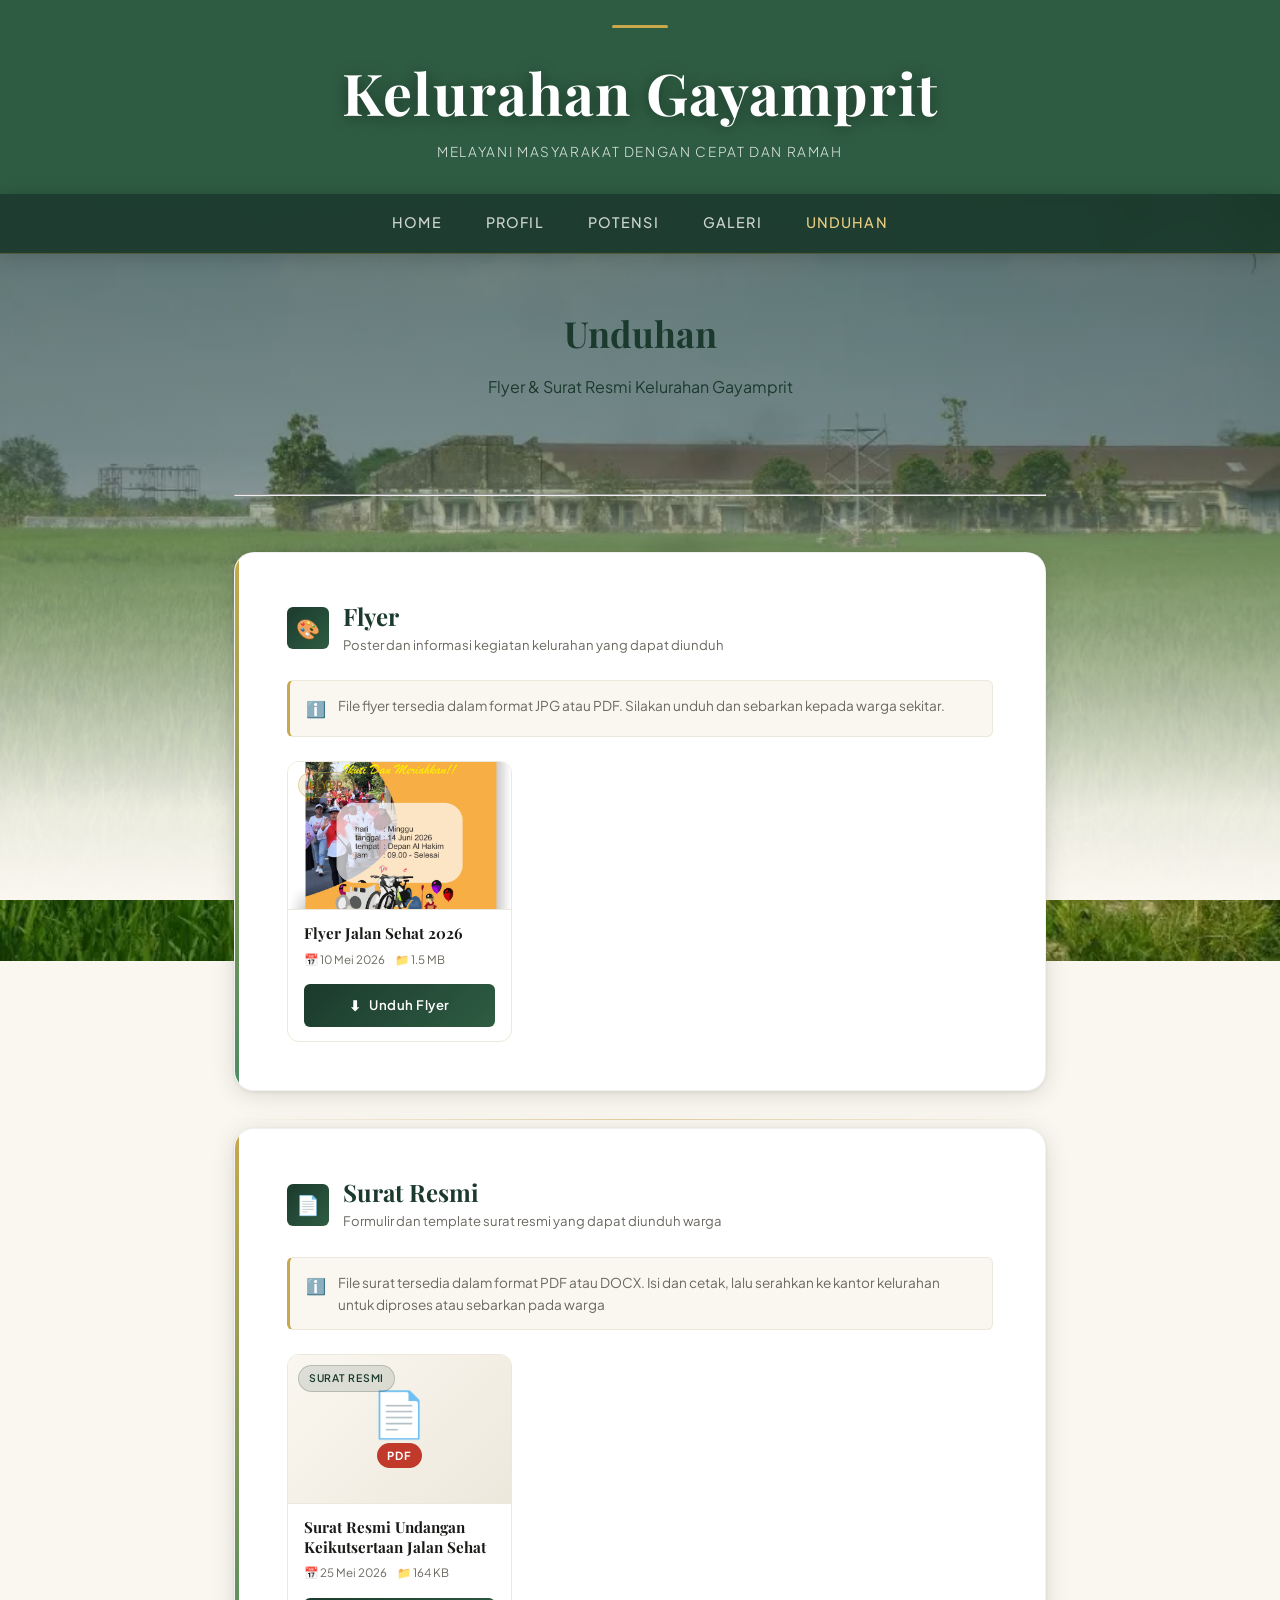
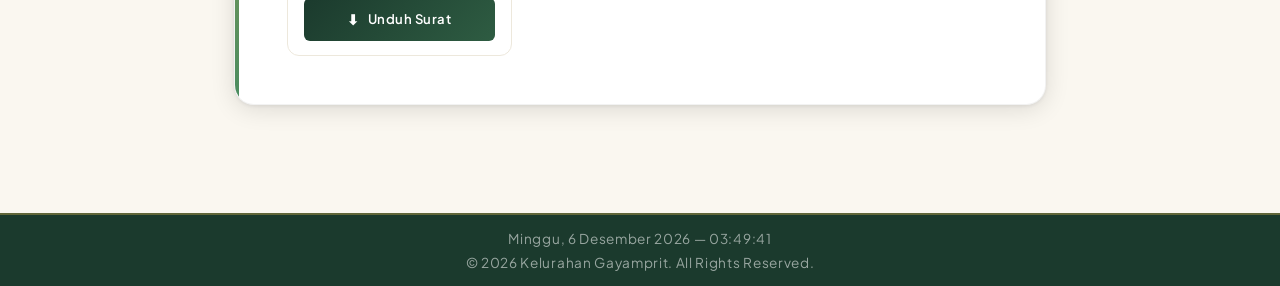
==== unduhan.html @ ee694aef "Add files via upload" ====
<!doctype html>
<html lang="id">
  <head>
    <meta charset="UTF-8" />
    <meta name="viewport" content="width=device-width, initial-scale=1.0" />
    <title>Unduhan - Kelurahan Gayamprit</title>
    <link rel="stylesheet" href="css/style.css" />
  </head>
  <body>
    <!-- Header -->
    <header>
      <h1>Kelurahan Gayamprit</h1>
      <p>Melayani Masyarakat dengan Cepat dan Ramah</p>
    </header>

    <!-- Navigasi -->
    <nav>
      <ul>
        <li><a href="index.html">Home</a></li>
        <li><a href="profil.html">Profil</a></li>
        <li><a href="potensi.html"">Potensi</a></li>
        <li><a href="galeri.html">Galeri</a></li>
        <li>
          <a href="unduhan.html" style="color: var(--gold-light)">Unduhan</a>
        </li>
      </ul>
    </nav>

    <!-- Main -->
    <main>
      <!-- Hero -->
      <section class="hero">
        <h2>Unduhan</h2>
        <p>Flyer &amp; Surat Resmi Kelurahan Gayamprit</p>
      </section>

      <hr class="divider" />
      <br />
      <br />

      <!-- ── SECTION FLYER ───────────────────────────────── -->
      <section id="flyer">
        <div class="section-label">
          <div class="section-label-icon">🎨</div>
          <div class="section-label-text">
            <h2>Flyer</h2>
            <p>Poster dan informasi kegiatan kelurahan yang dapat diunduh</p>
          </div>
        </div>

        <div class="info-box">
          <span class="info-icon">ℹ️</span>
          <span
            >File flyer tersedia dalam format JPG atau PDF. Silakan unduh dan
            sebarkan kepada warga sekitar.</span
          >
        </div>

        <div class="unduhan-grid">
          <!-- Kartu Flyer 1 -->
          <div class="unduhan-card">
            <div class="card-preview">
              <div class="preview-placeholder">
                <img src="assets/FlayerJalanSehat.jpg">
              </div>
              <span class="card-badge badge-flyer">Flyer</span>
            </div>
            <div class="card-info">
              <h3>Flyer Jalan Sehat 2026</h3>
              <div class="card-meta">
                <span>📅 10 Mei 2026</span>
                <span>📁 1.5 MB</span>
              </div>
            </div>
            <div class="card-footer">
              <a href="assets/FlayerJalanSehat.pdf" download class="btn-download">
                <span class="dl-icon">⬇</span> Unduh Flyer
              </a>
            </div>
          </div>
        </div>
      </section>

      <hr class="section-divider" />

      <!-- ── SECTION SURAT RESMI ─────────────────────────── -->
      <section id="surat">
        <div class="section-label">
          <div class="section-label-icon">📄</div>
          <div class="section-label-text">
            <h2>Surat Resmi</h2>
            <p>Formulir dan template surat resmi yang dapat diunduh warga</p>
          </div>
        </div>

        <div class="info-box">
          <span class="info-icon">ℹ️</span>
          <span
            >File surat tersedia dalam format PDF atau DOCX. Isi dan cetak, lalu
            serahkan ke kantor kelurahan untuk diproses atau sebarkan pada warga</span
          >
        </div>

        <div class="unduhan-grid">
          <!-- Kartu Surat 1 -->
          <div class="unduhan-card">
            <div class="card-preview">
              <div class="preview-placeholder">
                <span class="file-icon">📄</span>
                <span class="file-ext pdf">PDF</span>
              </div>
              <span class="card-badge badge-surat">Surat Resmi</span>
            </div>
            <div class="card-info">
              <h3>Surat Resmi Undangan Keikutsertaan Jalan Sehat</h3>
              <div class="card-meta">
                <span>📅 25 Mei 2026</span>
                <span>📁 164 KB</span>
              </div>
            </div>
            <div class="card-footer">
              <a href="assets/Undangan.pdf" download class="btn-download">
                <span class="dl-icon">⬇</span> Unduh Surat
              </a>
            </div>
          </div>
        </div>
      </section>
    </main>

    <!-- Footer -->
    <footer>
      <p id="clock"></p>
      <p>&copy; 2026 Kelurahan Gayamprit. All Rights Reserved.</p>
    </footer>

    <button id="backToTop">↑</button>
    <script src="js/script.js"></script>
  </body>
</html>
---- css/style.css ----
/* ============================================================
   style.css — Kelurahan Gayamprit
   Aesthetic: Warm governmental elegance with natural backdrop
   ============================================================ */

@import url("https://fonts.googleapis.com/css2?family=Playfair+Display:wght@600;700&family=Plus+Jakarta+Sans:wght@300;400;500;600&display=swap");

/* ── Reset & Base ─────────────────────────────────────────── */
*,
*::before,
*::after {
  box-sizing: border-box;
  margin: 0;
  padding: 0;
}

:root {
  --gold: #c9a84c;
  --gold-light: #e8cc80;
  --gold-dark: #8b6914;
  --green-deep: #1b3a2d;
  --green-mid: #2e5c42;
  --green-light: #4a8c60;
  --cream: #faf7f0;
  --cream-dark: #ede8dc;
  --text-dark: #1a1a18;
  --text-mid: #3d3c38;
  --text-muted: #6b6860;
  --white: #ffffff;

  --font-display: "Playfair Display", Georgia, serif;
  --font-body: "Plus Jakarta Sans", sans-serif;

  --radius-sm: 6px;
  --radius-md: 12px;
  --radius-lg: 20px;

  --shadow-card: 0 4px 24px rgba(0, 0, 0, 0.12), 0 1px 4px rgba(0, 0, 0, 0.08);
  --shadow-nav: 0 2px 20px rgba(0, 0, 0, 0.18);
}

html {
  scroll-behavior: smooth;
}

body {
  font-family: var(--font-body);
  font-size: 16px;
  line-height: 1.75;
  color: var(--text-dark);
  background-color: var(--cream);
  background-image:
    linear-gradient(
      to bottom,
      rgba(27, 58, 45, 0.72) 0%,
      rgba(27, 58, 45, 0.4) 50%,
      rgba(250, 247, 240, 0.92) 90%,
      rgba(250, 247, 240, 1) 100%
    ),
    url("../assets/wallpaper.webp");
  background-size: cover;
  background-position: center top;
  background-attachment: fixed;
  background-repeat: no-repeat;
}

/* ── Typography ───────────────────────────────────────────── */
h1,
h2,
h3 {
  font-family: var(--font-display);
  line-height: 1.25;
}

a {
  color: inherit;
  text-decoration: none;
}

ul {
  list-style: none;
}

/* ── Header ───────────────────────────────────────────────── */
header {
  text-align: center;
  padding: 25px 24px 30px;
  position: relative;
  color: var(--green-deep);
  background-color: var(--green-mid);
}

header::before {
  content: "";
  display: block;
  width: 56px;
  height: 3px;
  background: var(--gold);
  margin: 0 auto 28px;
  border-radius: 2px;
}

header h1 {
  font-size: clamp(2.2rem, 5vw, 3.6rem);
  color: var(--white);
  letter-spacing: 0.02em;
  text-shadow: 0 2px 16px rgba(0, 0, 0, 0.4);
  margin-bottom: 12px;
}

header p {
  font-size: 1rem;
  font-weight: 300;
  color: rgba(255, 255, 255, 0.82);
  letter-spacing: 0.12em;
  text-transform: uppercase;
  font-size: 0.85rem;
}

/* ── Navigation ───────────────────────────────────────────── */
nav {
  position: sticky;
  top: 0;
  z-index: 100;
  background: rgba(27, 58, 45, 0.95);
  backdrop-filter: blur(12px);
  -webkit-backdrop-filter: blur(12px);
  border-bottom: 1px solid rgba(201, 168, 76, 0.3);
  box-shadow: var(--shadow-nav);
}

nav ul {
  display: flex;
  justify-content: center;
  flex-wrap: wrap;
  gap: 0;
  max-width: 900px;
  margin: 0 auto;
  padding: 0 16px;
}

nav ul li a {
  display: block;
  padding: 16px 22px;
  font-size: 0.9rem;
  font-weight: 500;
  color: rgba(255, 255, 255, 0.78);
  letter-spacing: 0.08em;
  text-transform: uppercase;
  transition:
    color 0.25s ease,
    border-bottom 0.25s ease;
  border-bottom: 2px solid transparent;
  position: relative;
}

nav ul li a::after {
  content: "";
  position: absolute;
  bottom: 0;
  left: 50%;
  transform: translateX(-50%);
  width: 0;
  height: 2px;
  background: var(--gold);
  transition: width 0.3s ease;
}

nav ul li a:hover {
  color: var(--gold-light);
}

nav ul li a:hover::after {
  width: 60%;
}

/* ── Main Layout ──────────────────────────────────────────── */
main {
  max-width: 860px;
  margin: 0 auto;
  padding: 0 24px 80px;
}

/* ── Sections ─────────────────────────────────────────────── */
section {
  background: var(--white);
  border-radius: var(--radius-lg);
  padding: 48px 52px;
  margin-bottom: 28px;
  box-shadow: var(--shadow-card);
  border: 1px solid rgba(0, 0, 0, 0.05);
  position: relative;
  overflow: hidden;
}

section::before {
  content: "";
  position: absolute;
  top: 0;
  left: 0;
  width: 4px;
  height: 100%;
  background: linear-gradient(to bottom, var(--gold), var(--green-light));
  border-radius: 4px 0 0 4px;
}

section h2 {
  font-size: 1.75rem;
  color: var(--green-deep);
  margin-bottom: 16px;
  position: relative;
}

section p {
  color: var(--text-mid);
  font-size: 0.975rem;
  line-height: 1.8;
}

/* ── Hero Section ─────────────────────────────────────────── */
.hero {
  text-align: center;
  padding: 64px 52px;
  background: transparent;
  border: none;
  margin-top: -8px;
  box-shadow: none;
}

.hero::before,
.hero::after {
  display: none;
}

.hero h2 {
  color: var(--green-deep);
  font-size: clamp(1.5rem, 3vw, 2.25rem);
  margin-bottom: 16px;
  line-height: 1.3;
}

.hero p {
  color: var(--green-deep);
  font-size: 1rem;
  max-width: 520px;
  margin: 0 auto;
}

/* ── Lists inside sections ────────────────────────────────── */
section ul {
  margin-top: 8px;
  display: flex;
  flex-direction: column;
  gap: 10px;
}

section ul li {
  display: flex;
  align-items: flex-start;
  gap: 12px;
  padding: 12px 16px;
  background: var(--cream);
  border-radius: var(--radius-sm);
  font-size: 0.95rem;
  color: var(--text-mid);
  border: 1px solid var(--cream-dark);
  transition:
    background 0.2s ease,
    transform 0.2s ease;
}

section ul li:hover {
  background: var(--cream-dark);
  transform: translateX(4px);
}

section ul li::before {
  content: "";
  display: block;
  width: 8px;
  height: 8px;
  min-width: 8px;
  border-radius: 50%;
  background: var(--gold);
  margin-top: 7px;
}

/* ── Visi-Misi special styling ────────────────────────────── */
#visi h2:first-of-type,
#misi h2:first-of-type {
  padding-bottom: 12px;
  border-bottom: 1px solid var(--cream-dark);
  margin-bottom: 20px;
}

#visi p,
#misi p {
  background: var(--cream);
  border-left: 3px solid var(--gold);
  padding: 16px 20px;
  border-radius: 0 var(--radius-sm) var(--radius-sm) 0;
  font-style: italic;
  color: var(--text-mid);
}

#visi h2:last-of-type,
#misi h2:last-of-type {
  margin-top: 36px;
  margin-bottom: 20px;
}

/* ── Kegiatan Mendatang ───────────────────────────────────── */

.agenda-list li {
  display: flex;
  align-items: center;
  gap: 16px;
}

.agenda-tanggal {
  min-width: 120px;
  font-size: 0.85rem;
  font-weight: 600;
  color: var(--gold-dark);
  background: var(--cream);
  border: 1px solid var(--cream-dark);
  padding: 4px 10px;
  border-radius: var(--radius-sm);
  text-align: center;
}

.agenda-judul {
  font-size: 0.95rem;
  color: var(--text-mid);
}

/* ── Footer ───────────────────────────────────────────────── */
footer {
  text-align: center;
  padding: 12px 24px;
  background: var(--green-deep);
  color: rgba(255, 255, 255, 0.55);
  font-size: 0.85rem;
  letter-spacing: 0.05em;
  border-top: 2px solid rgba(201, 168, 76, 0.4);
}

footer p span,
footer strong {
  color: var(--gold-light);
}

/* ── Scroll animation (fade-in) ───────────────────────────── */
@keyframes fadeUp {
  from {
    opacity: 0;
    transform: translateY(24px);
  }
  to {
    opacity: 1;
    transform: translateY(0);
  }
}

section {
  animation: fadeUp 0.6s ease both;
}

section:nth-child(1) {
  animation-delay: 0.05s;
}
section:nth-child(2) {
  animation-delay: 0.12s;
}
section:nth-child(3) {
  animation-delay: 0.19s;
}
section:nth-child(4) {
  animation-delay: 0.26s;
}
section:nth-child(5) {
  animation-delay: 0.33s;
}

/* ── Responsive ───────────────────────────────────────────── */
@media (max-width: 640px) {
  header {
    padding: 60px 16px 40px;
  }

  section {
    padding: 32px 24px;
  }

  .hero {
    padding: 48px 24px;
  }

  nav ul li a {
    padding: 14px 14px;
    font-size: 0.8rem;
  }
}

/* -----   Profil   -----*/

/* ── Breadcrumb ───────────────────────────────────── */
.breadcrumb {
  display: flex;
  align-items: center;
  gap: 8px;
  font-size: 0.85rem;
  color: var(--text-muted);
  margin-bottom: 28px;
}

.breadcrumb a {
  color: var(--green-mid);
  font-weight: 500;
}

.breadcrumb a:hover {
  color: var(--gold-dark);
}

.breadcrumb span {
  color: var(--text-muted);
}

/* ── Sejarah ──────────────────────────────────────── */
.sejarah-content {
  display: grid;
  grid-template-columns: 1fr 1fr;
  gap: 24px;
  margin-top: 24px;
}

.sejarah-text p {
  margin-bottom: 14px;
  color: var(--text-mid);
  font-size: 0.95rem;
  line-height: 1.85;
}

.sejarah-stats {
  display: flex;
  flex-direction: column;
  gap: 14px;
}

.stat-card {
  background: var(--cream);
  border: 1px solid var(--cream-dark);
  border-radius: var(--radius-md);
  padding: 18px 20px;
  display: flex;
  align-items: center;
  gap: 16px;
  transition:
    transform 0.2s ease,
    box-shadow 0.2s ease;
}

.stat-card:hover {
  transform: translateY(-2px);
  box-shadow: 0 4px 16px rgba(0, 0, 0, 0.08);
}

.stat-icon {
  width: 44px;
  height: 44px;
  border-radius: 50%;
  background: linear-gradient(135deg, var(--green-deep), var(--green-mid));
  display: flex;
  align-items: center;
  justify-content: center;
  font-size: 1.2rem;
  flex-shrink: 0;
}

.stat-info p:first-child {
  font-size: 1.4rem;
  font-weight: 700;
  font-family: var(--font-display);
  color: var(--green-deep);
  line-height: 1;
  margin-bottom: 4px;
}

.stat-info p:last-child {
  font-size: 0.8rem;
  color: var(--text-muted);
  text-transform: uppercase;
  letter-spacing: 0.06em;
}

/* ── Struktur Organisasi ──────────────────────────── */
.struktur-grid {
  margin-top: 28px;
}

/* Kepala Kelurahan - center */
.struktur-top {
  display: flex;
  justify-content: center;
  margin-bottom: 20px;
  position: relative;
}

.struktur-top::after {
  content: "";
  position: absolute;
  bottom: -20px;
  left: 50%;
  transform: translateX(-50%);
  width: 1px;
  height: 20px;
  background: var(--gold);
}

/* garis horizontal penghubung */
.struktur-mid-line {
  position: relative;
  display: flex;
  justify-content: center;
  margin-bottom: 20px;
}

.struktur-mid-line::before {
  content: "";
  position: absolute;
  top: 0;
  left: 20%;
  right: 20%;
  height: 1px;
  background: var(--gold);
}

.struktur-row {
  display: grid;
  grid-template-columns: repeat(3, 1fr);
  gap: 14px;
  margin-bottom: 16px;
}

.struktur-row-2 {
  display: grid;
  grid-template-columns: repeat(2, 1fr);
  gap: 14px;
  max-width: 500px;
  margin: 0 auto;
}

.jabatan-card {
  background: var(--white);
  border: 1px solid var(--cream-dark);
  border-radius: var(--radius-md);
  padding: 16px;
  text-align: center;
  position: relative;
  transition: transform 0.2s ease;
}

.jabatan-card:hover {
  transform: translateY(-2px);
}

.jabatan-card.utama {
  background: linear-gradient(135deg, var(--green-deep), var(--green-mid));
  border-color: var(--green-deep);
}

.jabatan-card.utama .jabatan-nama {
  color: var(--white);
}

.jabatan-card.utama .jabatan-title {
  color: rgba(255, 255, 255, 0.75);
}

.jabatan-avatar {
  width: 48px;
  height: 48px;
  border-radius: 50%;
  background: var(--cream-dark);
  margin: 0 auto 10px;
  display: flex;
  align-items: center;
  justify-content: center;
  font-size: 1.2rem;
}

.jabatan-card.utama .jabatan-avatar {
  background: rgba(255, 255, 255, 0.2);
}

.jabatan-nama {
  font-family: var(--font-display);
  font-size: 0.95rem;
  color: var(--green-deep);
  margin-bottom: 4px;
}

.jabatan-title {
  font-size: 0.75rem;
  color: var(--text-muted);
  text-transform: uppercase;
  letter-spacing: 0.07em;
}

.jabatan-badge {
  display: inline-block;
  margin-top: 8px;
  font-size: 0.7rem;
  background: var(--gold);
  color: var(--white);
  padding: 2px 8px;
  border-radius: 20px;
  font-weight: 600;
  letter-spacing: 0.05em;
}

/* ── Wilayah ──────────────────────────────────────── */
.wilayah-grid {
  display: grid;
  grid-template-columns: repeat(auto-fit, minmax(180px, 1fr));
  gap: 14px;
  margin-top: 24px;
}

.rw-card {
  background: var(--cream);
  border: 1px solid var(--cream-dark);
  border-radius: var(--radius-md);
  padding: 18px;
  text-align: center;
  transition:
    transform 0.2s ease,
    background 0.2s ease;
}

.rw-card:hover {
  background: var(--white);
  transform: translateY(-3px);
  box-shadow: 0 6px 20px rgba(0, 0, 0, 0.08);
}

.rw-label {
  font-size: 0.75rem;
  text-transform: uppercase;
  letter-spacing: 0.1em;
  color: var(--text-muted);
  margin-bottom: 6px;
}

.rw-number {
  font-family: var(--font-display);
  font-size: 2rem;
  font-weight: 700;
  color: var(--green-deep);
  line-height: 1;
  margin-bottom: 6px;
}

.rw-rt {
  font-size: 0.8rem;
  color: var(--text-muted);
}

.rw-rt span {
  font-weight: 600;
  color: var(--gold-dark);
}

/* ── Batas Wilayah ────────────────────────────────── */
.batas-grid {
  display: grid;
  grid-template-columns: repeat(2, 1fr);
  gap: 12px;
  margin-top: 24px;
}

.batas-item {
  display: flex;
  align-items: center;
  gap: 14px;
  padding: 14px 16px;
  background: var(--cream);
  border-radius: var(--radius-sm);
  border: 1px solid var(--cream-dark);
}

.batas-arah {
  width: 36px;
  height: 36px;
  border-radius: 50%;
  background: linear-gradient(135deg, var(--green-deep), var(--green-mid));
  display: flex;
  align-items: center;
  justify-content: center;
  font-size: 0.7rem;
  font-weight: 700;
  color: var(--white);
  letter-spacing: 0.03em;
  flex-shrink: 0;
}

.batas-info p:first-child {
  font-size: 0.75rem;
  color: var(--text-muted);
  text-transform: uppercase;
  letter-spacing: 0.06em;
  margin-bottom: 2px;
}

.batas-info p:last-child {
  font-size: 0.9rem;
  font-weight: 500;
  color: var(--text-dark);
}

/* -----   Galeri   ----- */

/* ── Filter Tabs ──────────────────────────────────── */
.filter-wrapper {
  display: flex;
  justify-content: center;
  gap: 10px;
  flex-wrap: wrap;
  margin-bottom: 32px;
}

.filter-btn {
  padding: 8px 22px;
  border-radius: 30px;
  border: 1.5px solid var(--cream-dark);
  background: var(--white);
  color: var(--text-muted);
  font-family: var(--font-body);
  font-size: 0.85rem;
  font-weight: 500;
  cursor: pointer;
  transition: all 0.25s ease;
  letter-spacing: 0.04em;
}

.filter-btn:hover {
  border-color: var(--green-mid);
  color: var(--green-mid);
}

.filter-btn.active {
  background: var(--green-deep);
  border-color: var(--green-deep);
  color: var(--white);
}

/* ── Grid Galeri ──────────────────────────────────── */
.galeri-grid {
  display: grid;
  grid-template-columns: repeat(3, 1fr);
  gap: 16px;
}

.galeri-item {
  position: relative;
  border-radius: var(--radius-md);
  overflow: hidden;
  aspect-ratio: 4/3;
  cursor: pointer;
  background: var(--cream-dark);
  border: 1px solid var(--cream-dark);
}

.galeri-item img {
  width: 100%;
  height: 100%;
  object-fit: cover;
  display: block;
  transition: transform 0.4s ease;
}

/* Placeholder saat foto belum ada */
.galeri-item .placeholder {
  width: 100%;
  height: 100%;
  display: flex;
  flex-direction: column;
  align-items: center;
  justify-content: center;
  background: linear-gradient(135deg, var(--cream), var(--cream-dark));
  color: var(--text-muted);
  font-size: 2rem;
  gap: 8px;
}

.galeri-item .placeholder span {
  font-size: 0.75rem;
  font-family: var(--font-body);
  color: var(--text-muted);
  letter-spacing: 0.05em;
}

/* Overlay saat hover */
.galeri-overlay {
  position: absolute;
  inset: 0;
  background: linear-gradient(
    to top,
    rgba(27, 58, 45, 0.88) 0%,
    rgba(27, 58, 45, 0.2) 60%,
    transparent 100%
  );
  opacity: 0;
  transition: opacity 0.3s ease;
  display: flex;
  flex-direction: column;
  justify-content: flex-end;
  padding: 16px;
}

.galeri-item:hover .galeri-overlay {
  opacity: 1;
}
.galeri-item:hover img {
  transform: scale(1.06);
}

.galeri-overlay h3 {
  font-family: var(--font-display);
  font-size: 0.95rem;
  color: var(--white);
  margin-bottom: 4px;
}

.galeri-overlay p {
  font-size: 0.75rem;
  color: rgba(255, 255, 255, 0.75);
}

.galeri-overlay .zoom-icon {
  position: absolute;
  top: 12px;
  right: 12px;
  width: 32px;
  height: 32px;
  border-radius: 50%;
  background: rgba(255, 255, 255, 0.2);
  display: flex;
  align-items: center;
  justify-content: center;
  font-size: 0.9rem;
  backdrop-filter: blur(4px);
}

/* Tag kategori */
.galeri-tag {
  display: inline-block;
  font-size: 0.65rem;
  text-transform: uppercase;
  letter-spacing: 0.08em;
  padding: 2px 8px;
  border-radius: 20px;
  margin-bottom: 6px;
  font-weight: 600;
}

.tag-kegiatan {
  background: rgba(201, 168, 76, 0.25);
  color: var(--gold-light);
}

.tag-fasilitas {
  background: rgba(74, 140, 96, 0.25);
  color: #8be0a8;
}

/* Hidden item */
.galeri-item.hidden {
  display: none;
}

/* ── Lightbox ─────────────────────────────────────── */
.lightbox {
  display: none;
  position: fixed;
  inset: 0;
  z-index: 999;
  background: rgba(10, 20, 15, 0.95);
  align-items: center;
  justify-content: center;
  padding: 24px;
  backdrop-filter: blur(6px);
}

.lightbox.open {
  display: flex;
}

.lightbox-inner {
  position: relative;
  max-width: 800px;
  width: 100%;
  animation: zoomIn 0.25s ease;
}

@keyframes zoomIn {
  from {
    opacity: 0;
    transform: scale(0.92);
  }
  to {
    opacity: 1;
    transform: scale(1);
  }
}

.lightbox-img-wrapper {
  border-radius: var(--radius-lg);
  overflow: hidden;
  background: var(--green-deep);
  aspect-ratio: 4/3;
}

.lightbox-img-wrapper img {
  width: 100%;
  height: 100%;
  object-fit: cover;
  display: block;
}

/* Placeholder lightbox */
.lightbox-img-wrapper .lb-placeholder {
  width: 100%;
  height: 100%;
  display: flex;
  flex-direction: column;
  align-items: center;
  justify-content: center;
  background: linear-gradient(135deg, var(--green-deep), var(--green-mid));
  color: rgba(255, 255, 255, 0.5);
  font-size: 4rem;
  gap: 12px;
}

.lightbox-caption {
  padding: 16px 4px 0;
  display: flex;
  align-items: flex-start;
  justify-content: space-between;
  gap: 16px;
}

.lightbox-caption h3 {
  font-family: var(--font-display);
  font-size: 1.15rem;
  color: var(--white);
  margin-bottom: 4px;
}

.lightbox-caption p {
  font-size: 0.85rem;
  color: rgba(255, 255, 255, 0.6);
}

.lightbox-counter {
  font-size: 0.8rem;
  color: rgba(255, 255, 255, 0.45);
  white-space: nowrap;
  margin-top: 4px;
}

/* Tombol navigasi */
.lb-btn {
  position: absolute;
  top: 50%;
  transform: translateY(-50%);
  width: 44px;
  height: 44px;
  border-radius: 50%;
  background: rgba(255, 255, 255, 0.12);
  border: 1px solid rgba(255, 255, 255, 0.2);
  color: var(--white);
  font-size: 1.1rem;
  cursor: pointer;
  display: flex;
  align-items: center;
  justify-content: center;
  transition: background 0.2s ease;
  backdrop-filter: blur(4px);
}

.lb-btn:hover {
  background: rgba(255, 255, 255, 0.22);
}
.lb-prev {
  left: -56px;
}
.lb-next {
  right: -56px;
}

.lb-close {
  position: absolute;
  top: -48px;
  right: 0;
  width: 36px;
  height: 36px;
  border-radius: 50%;
  background: rgba(255, 255, 255, 0.1);
  border: 1px solid rgba(255, 255, 255, 0.2);
  color: var(--white);
  font-size: 1rem;
  cursor: pointer;
  display: flex;
  align-items: center;
  justify-content: center;
  transition: background 0.2s ease;
}

.lb-close:hover {
  background: rgba(255, 255, 255, 0.22);
}

/* -----   Unduhan   ----- */

/* ── Section Title ────────────────────────────────── */
.section-label {
  display: flex;
  align-items: center;
  gap: 14px;
  margin-bottom: 24px;
}

.section-label-icon {
  width: 42px;
  height: 42px;
  border-radius: var(--radius-sm);
  background: linear-gradient(135deg, var(--green-deep), var(--green-mid));
  display: flex;
  align-items: center;
  justify-content: center;
  font-size: 1.2rem;
  flex-shrink: 0;
}

.section-label-text h2 {
  font-size: 1.5rem;
  color: var(--green-deep);
  margin-bottom: 2px;
}

.section-label-text p {
  font-size: 0.82rem;
  color: var(--text-muted);
}

/* ── Unduhan Grid ─────────────────────────────────── */
.unduhan-grid {
  display: grid;
  grid-template-columns: repeat(3, 1fr);
  gap: 16px;
}

/* ── Kartu Unduhan ────────────────────────────────── */
.unduhan-card {
  background: var(--white);
  border: 1px solid var(--cream-dark);
  border-radius: var(--radius-md);
  overflow: hidden;
  display: flex;
  flex-direction: column;
  transition:
    transform 0.25s ease,
    box-shadow 0.25s ease;
}

.unduhan-card:hover {
  transform: translateY(-4px);
  box-shadow: 0 8px 28px rgba(0, 0, 0, 0.1);
}

/* Preview area */
.card-preview {
  aspect-ratio: 3/2;
  background: linear-gradient(135deg, var(--cream), var(--cream-dark));
  display: flex;
  flex-direction: column;
  align-items: center;
  justify-content: center;
  position: relative;
  overflow: hidden;
  border-bottom: 1px solid var(--cream-dark);
}

/* Jika ada gambar preview */
.card-preview img {
  width: 100%;
  height: 100%;
  object-fit: cover;
  display: block;
}

/* Placeholder preview */
.preview-placeholder {
  display: flex;
  flex-direction: column;
  align-items: center;
  justify-content: center;
  gap: 8px;
  width: 100%;
  height: 100%;
}

.preview-placeholder .file-icon {
  font-size: 2.8rem;
  line-height: 1;
}

.preview-placeholder .file-ext {
  font-size: 0.7rem;
  font-weight: 700;
  letter-spacing: 0.1em;
  text-transform: uppercase;
  padding: 3px 10px;
  border-radius: 20px;
  background: var(--green-deep);
  color: var(--white);
}

.file-ext.pdf {
  background: #c0392b;
}
.file-ext.docx {
  background: #2b5797;
}
.file-ext.jpg,
.file-ext.png {
  background: var(--green-mid);
}

/* Badge kategori di pojok preview */
.card-badge {
  position: absolute;
  top: 10px;
  left: 10px;
  font-size: 0.65rem;
  font-weight: 600;
  text-transform: uppercase;
  letter-spacing: 0.07em;
  padding: 3px 10px;
  border-radius: 20px;
}

.badge-flyer {
  background: rgba(201, 168, 76, 0.18);
  color: var(--gold-dark);
  border: 1px solid rgba(201, 168, 76, 0.4);
}
.badge-surat {
  background: rgba(27, 58, 45, 0.12);
  color: var(--green-deep);
  border: 1px solid rgba(27, 58, 45, 0.2);
}

/* Info kartu */
.card-info {
  padding: 14px 16px;
  flex: 1;
  display: flex;
  flex-direction: column;
  gap: 6px;
}

.card-info h3 {
  font-family: var(--font-display);
  font-size: 0.95rem;
  color: var(--text-dark);
  line-height: 1.3;
}

.card-meta {
  display: flex;
  align-items: center;
  gap: 10px;
  flex-wrap: wrap;
}

.card-meta span {
  font-size: 0.72rem;
  color: var(--text-muted);
  display: flex;
  align-items: center;
  gap: 4px;
}

/* Tombol download */
.card-footer {
  padding: 0 16px 14px;
}

.btn-download {
  display: flex;
  align-items: center;
  justify-content: center;
  gap: 8px;
  width: 100%;
  padding: 9px 16px;
  border-radius: var(--radius-sm);
  background: linear-gradient(135deg, var(--green-deep), var(--green-mid));
  color: var(--white);
  font-family: var(--font-body);
  font-size: 0.82rem;
  font-weight: 600;
  letter-spacing: 0.04em;
  border: none;
  cursor: pointer;
  text-decoration: none;
  transition:
    opacity 0.2s ease,
    transform 0.2s ease;
}

.btn-download:hover {
  opacity: 0.88;
  transform: translateY(-1px);
}

.btn-download .dl-icon {
  font-size: 0.9rem;
}

/* ── Divider antar section ────────────────────────── */
.section-divider {
  border: none;
  height: 1px;
  background: linear-gradient(to right, transparent, var(--gold), transparent);
  margin: 8px 0;
  opacity: 0.5;
}

/* ── Info box ─────────────────────────────────────── */
.info-box {
  display: flex;
  align-items: flex-start;
  gap: 12px;
  background: var(--cream);
  border: 1px solid var(--cream-dark);
  border-left: 3px solid var(--gold);
  border-radius: var(--radius-sm);
  padding: 14px 16px;
  margin-bottom: 24px;
  font-size: 0.85rem;
  color: var(--text-muted);
  line-height: 1.6;
}

.info-box .info-icon {
  font-size: 1rem;
  margin-top: 1px;
  flex-shrink: 0;
}

 /* -----   Potensi Kelurahan   ----- */

/* ── Poster ───────────────────────────────────────── */
#poster {
  height: 1000px;
  overflow: visible;
  height: auto;
  min-height: 100%;
}

.poster-wrapper {
  border-radius: var(--radius-md);
  overflow: hidden;
  width: 100%;
}

.poster-wrapper img {
  width: 100%;
  height: 100%;
  object-fit: cover;
  display: block;
}

/* Placeholder poster */
.poster-placeholder {
  display: flex;
  flex-direction: column;
  align-items: center;
  justify-content: center;
  gap: 12px;
  color: rgba(255, 255, 255, 0.6);
  text-align: center;
  padding: 24px;
}

.poster-placeholder .poster-icon {
  font-size: 3.5rem;
}

.poster-placeholder h3 {
  font-family: var(--font-display);
  font-size: 1.4rem;
  color: var(--white);
  margin-bottom: 4px;
}

.poster-placeholder p {
  font-size: 0.82rem;
  color: rgba(255, 255, 255, 0.55);
  letter-spacing: 0.06em;
}

.poster-hint {
  font-size: 0.78rem;
  color: var(--text-muted);
  text-align: center;
  font-style: italic;
}

/* ── Potensi Grid ─────────────────────────────────── */
.potensi-grid {
  display: grid;
  grid-template-columns: repeat(3, 1fr);
  gap: 16px;
  margin-top: 8px;
}

/* ── Potensi Card ─────────────────────────────────── */
.potensi-card {
  background: var(--white);
  border: 1px solid var(--cream-dark);
  border-radius: var(--radius-md);
  overflow: hidden;
  display: flex;
  flex-direction: column;
  transition:
    transform 0.25s ease,
    box-shadow 0.25s ease;
}

.potensi-card:hover {
  transform: translateY(-4px);
  box-shadow: 0 8px 28px rgba(0, 0, 0, 0.1);
}

.card-top {
  padding: 24px 20px 16px;
  display: flex;
  flex-direction: column;
  align-items: flex-start;
  gap: 12px;
  position: relative;
}

/* Garis warna atas tiap card */
.card-top::before {
  content: "";
  position: absolute;
  top: 0;
  left: 0;
  right: 0;
  height: 3px;
}

.potensi-card.umkm .card-top::before {
  background: linear-gradient(to right, var(--gold), var(--gold-light));
}
.potensi-card.pertanian .card-top::before {
  background: linear-gradient(to right, #4a8c60, #8be0a8);
}
.potensi-card.sosial .card-top::before {
  background: linear-gradient(to right, #2b5797, #6fa3e0);
}

.potensi-icon {
  width: 48px;
  height: 48px;
  border-radius: var(--radius-sm);
  display: flex;
  align-items: center;
  justify-content: center;
  font-size: 1.5rem;
}

.potensi-card.umkm .potensi-icon {
  background: rgba(201, 168, 76, 0.15);
}
.potensi-card.pertanian .potensi-icon {
  background: rgba(74, 140, 96, 0.15);
}
.potensi-card.sosial .potensi-icon {
  background: rgba(43, 87, 151, 0.12);
}

.card-top h3 {
  font-family: var(--font-display);
  font-size: 1.05rem;
  color: var(--green-deep);
  line-height: 1.3;
}

.card-tag {
  display: inline-block;
  font-size: 0.65rem;
  font-weight: 600;
  text-transform: uppercase;
  letter-spacing: 0.08em;
  padding: 3px 10px;
  border-radius: 20px;
}

.potensi-card.umkm .card-tag {
  background: rgba(201, 168, 76, 0.15);
  color: var(--gold-dark);
}
.potensi-card.pertanian .card-tag {
  background: rgba(74, 140, 96, 0.15);
  color: #2e7d4f;
}
.potensi-card.sosial .card-tag {
  background: rgba(43, 87, 151, 0.12);
  color: #2b5797;
}

.card-body {
  padding: 0 20px 16px;
  flex: 1;
}

.card-body p {
  font-size: 0.875rem;
  color: var(--text-mid);
  line-height: 1.75;
}

/* Item list dalam card */
.card-items {
  display: flex;
  flex-direction: column;
  gap: 6px;
  margin-top: 12px;
}

.card-item {
  display: flex;
  align-items: center;
  gap: 8px;
  font-size: 0.82rem;
  color: var(--text-mid);
}

.card-item::before {
  content: "";
  width: 6px;
  height: 6px;
  border-radius: 50%;
  flex-shrink: 0;
}

.potensi-card.umkm .card-item::before {
  background: var(--gold);
}
.potensi-card.pertanian .card-item::before {
  background: #4a8c60;
}
.potensi-card.sosial .card-item::before {
  background: #2b5797;
}

/* Footer card — statistik kecil */
.card-footer-stat {
  padding: 12px 20px;
  border-top: 1px solid var(--cream-dark);
  background: var(--cream);
  display: flex;
  align-items: center;
  justify-content: space-between;
}

.stat-label {
  font-size: 0.72rem;
  color: var(--text-muted);
  text-transform: uppercase;
  letter-spacing: 0.06em;
}

.stat-value {
  font-family: var(--font-display);
  font-size: 1.1rem;
  font-weight: 700;
  color: var(--green-deep);
}

/* -----   Fitur Tambahan   ----- */

#backToTop {
  position: fixed;
  bottom: 32px;
  right: 32px;
  width: 44px;
  height: 44px;
  border-radius: 50%;
  background: var(--green-deep);
  color: var(--white);
  border: 2px solid var(--gold);
  font-size: 1.1rem;
  cursor: pointer;
  opacity: 0;
  visibility: hidden;
  transition:
    opacity 0.3s ease,
    transform 0.3s ease;
  z-index: 500;
}

#backToTop.show {
  opacity: 1;
  visibility: visible;
}
#backToTop:hover {
  transform: translateY(-4px);
  background: var(--green-mid);

  #clock {
    font-size: 0.8rem;
    color: rgba(255, 255, 255, 0.45);
    letter-spacing: 0.06em;
    margin-bottom: 6px;
  }
}
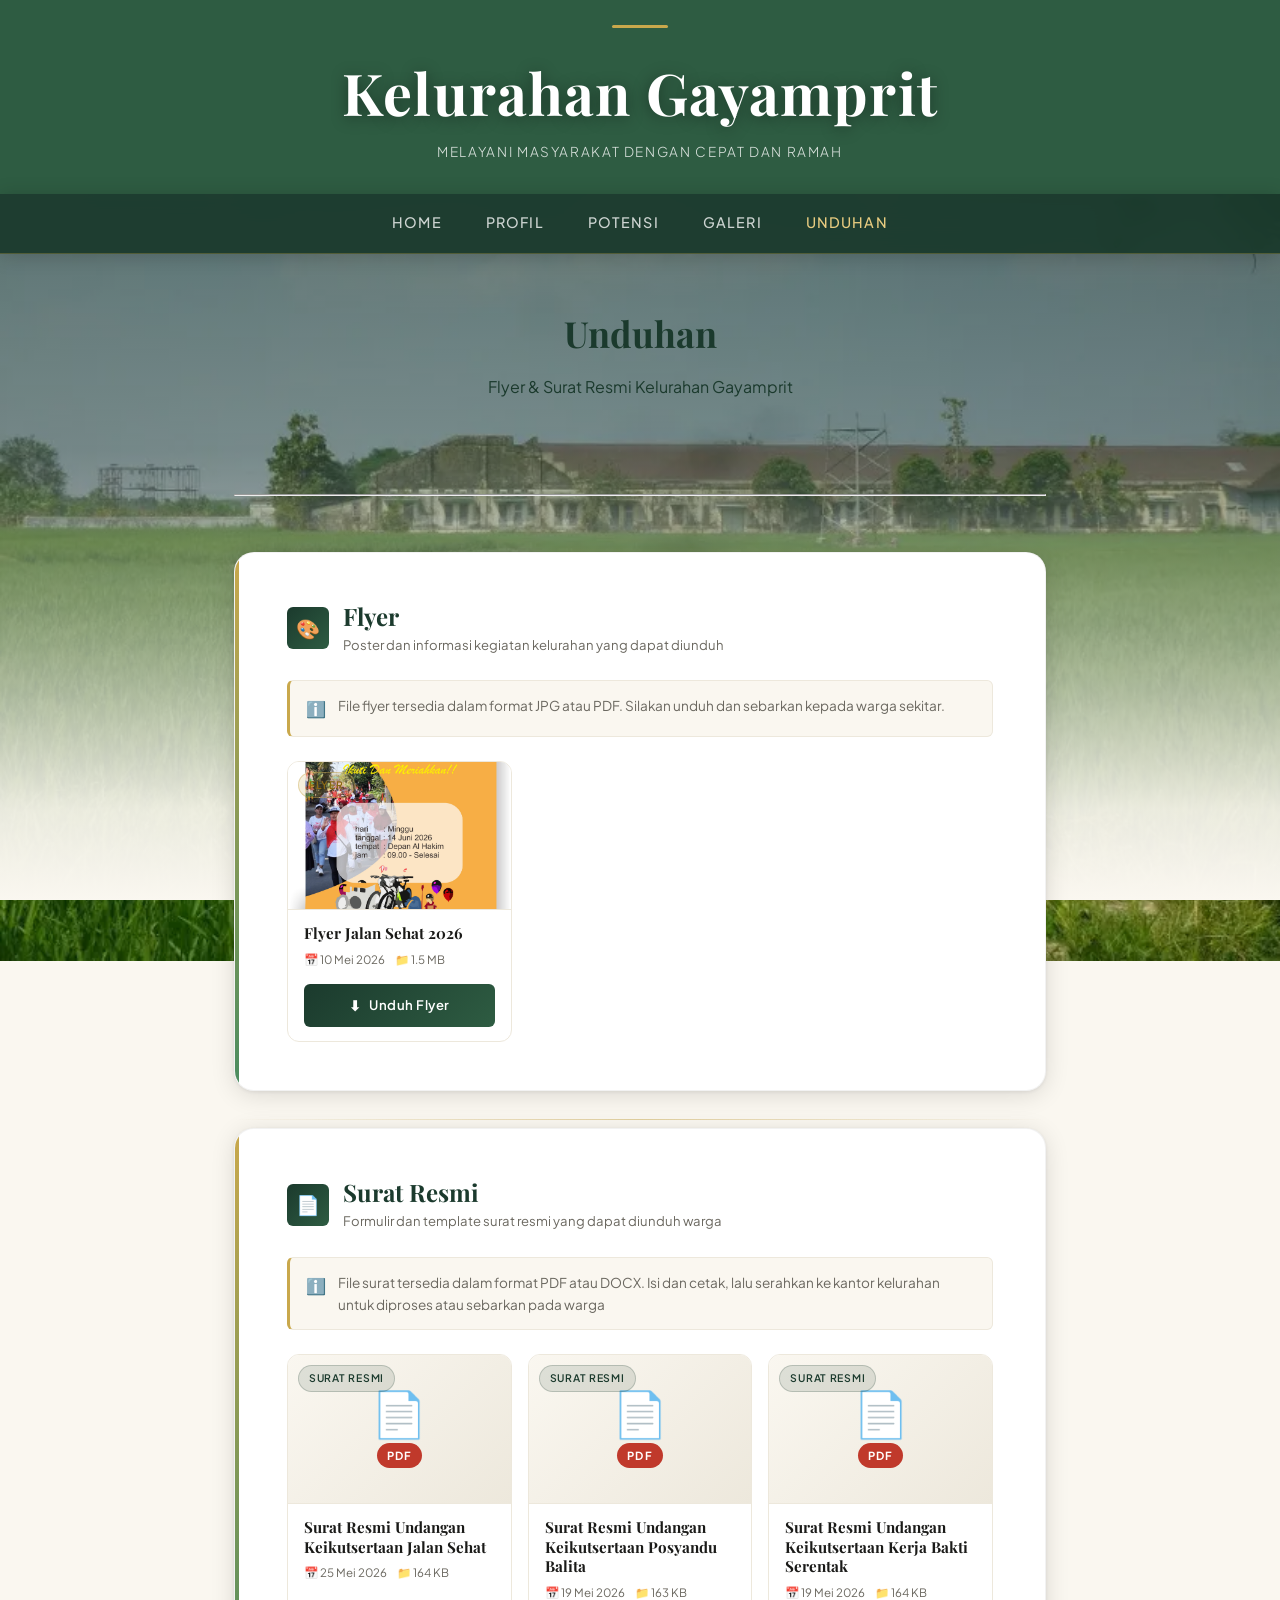
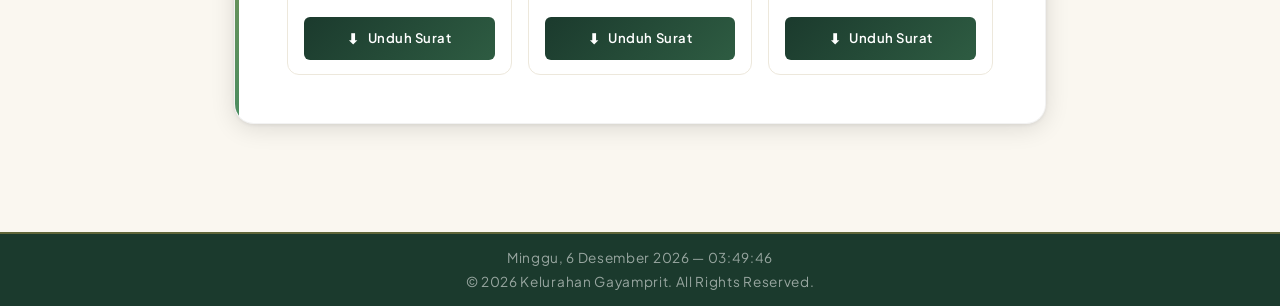
==== commit c1766312: "Update unduhan.html" ====
--- a/unduhan.html
+++ b/unduhan.html
@@ -124,6 +124,53 @@
               </a>
             </div>
           </div>
+
+           <!-- Kartu Surat 2-->
+          <div class="unduhan-card">
+            <div class="card-preview">
+              <div class="preview-placeholder">
+                <span class="file-icon">📄</span>
+                <span class="file-ext pdf">PDF</span>
+              </div>
+              <span class="card-badge badge-surat">Surat Resmi</span>
+            </div>
+            <div class="card-info">
+              <h3>Surat Resmi Undangan Keikutsertaan Posyandu Balita</h3>
+              <div class="card-meta">
+                <span>📅 19 Mei 2026</span>
+                <span>📁 163 KB</span>
+              </div>
+            </div>
+            <div class="card-footer">
+              <a href="assets/Posyandu.pdf" download class="btn-download">
+                <span class="dl-icon">⬇</span> Unduh Surat
+              </a>
+            </div>
+          </div>
+
+          <!-- Kartu Surat 3-->
+          <div class="unduhan-card">
+            <div class="card-preview">
+              <div class="preview-placeholder">
+                <span class="file-icon">📄</span>
+                <span class="file-ext pdf">PDF</span>
+              </div>
+              <span class="card-badge badge-surat">Surat Resmi</span>
+            </div>
+            <div class="card-info">
+              <h3>Surat Resmi Undangan Keikutsertaan Kerja Bakti Serentak</h3>
+              <div class="card-meta">
+                <span>📅 19 Mei 2026</span>
+                <span>📁 164 KB</span>
+              </div>
+            </div>
+            <div class="card-footer">
+              <a href="assets/KerjaBaktiSerentak.pdf" download class="btn-download">
+                <span class="dl-icon">⬇</span> Unduh Surat
+              </a>
+            </div>
+          </div>
+          
         </div>
       </section>
     </main>
--- a/css/style.css
+++ b/css/style.css
@@ -382,26 +382,6 @@
   animation-delay: 0.33s;
 }
 
-/* ── Responsive ───────────────────────────────────────────── */
-@media (max-width: 640px) {
-  header {
-    padding: 60px 16px 40px;
-  }
-
-  section {
-    padding: 32px 24px;
-  }
-
-  .hero {
-    padding: 48px 24px;
-  }
-
-  nav ul li a {
-    padding: 14px 14px;
-    font-size: 0.8rem;
-  }
-}
-
 /* -----   Profil   -----*/
 
 /* ── Breadcrumb ───────────────────────────────────── */
@@ -1531,3 +1511,38 @@
     margin-bottom: 6px;
   }
 }
+
+/* ── Responsive ───────────────────────────────────────────── */
+/* Tablet */
+@media (max-width: 768px) {
+  .unduhan-grid    { grid-template-columns: repeat(2, 1fr); }
+  .galeri-grid     { grid-template-columns: repeat(2, 1fr); }
+  .potensi-grid    { grid-template-columns: 1fr; }
+  .sejarah-content { grid-template-columns: 1fr; }
+  .batas-grid      { grid-template-columns: 1fr; }
+  .struktur-row    { grid-template-columns: 1fr; }
+  .lb-prev { left: -12px; }
+  .lb-next { right: -12px; }
+}
+
+/* HP Sedang */
+@media (max-width: 640px) {
+  header { padding: 60px 16px 40px; }
+  section { padding: 32px 24px; }
+  .hero, .page-hero { padding: 48px 24px; }
+  nav ul li a { padding: 12px 10px; font-size: 0.8rem; }
+  .sejarah-content { grid-template-columns: 1fr; }
+  .batas-grid { grid-template-columns: 1fr; }
+  .struktur-row, .struktur-row-2 { grid-template-columns: 1fr; }
+}
+
+/* HP Kecil */
+@media (max-width: 480px) {
+  .unduhan-grid { grid-template-columns: 1fr; }
+  .galeri-grid  { grid-template-columns: 1fr; }
+  .stat-info p:first-child { font-size: 1.1rem; }
+  .btn-download { font-size: 0.78rem; padding: 10px 12px; }
+  .card-meta { flex-direction: column; gap: 4px; }
+  nav ul { gap: 0; }
+  nav ul li a { padding: 12px 10px; font-size: 0.75rem; }
+}
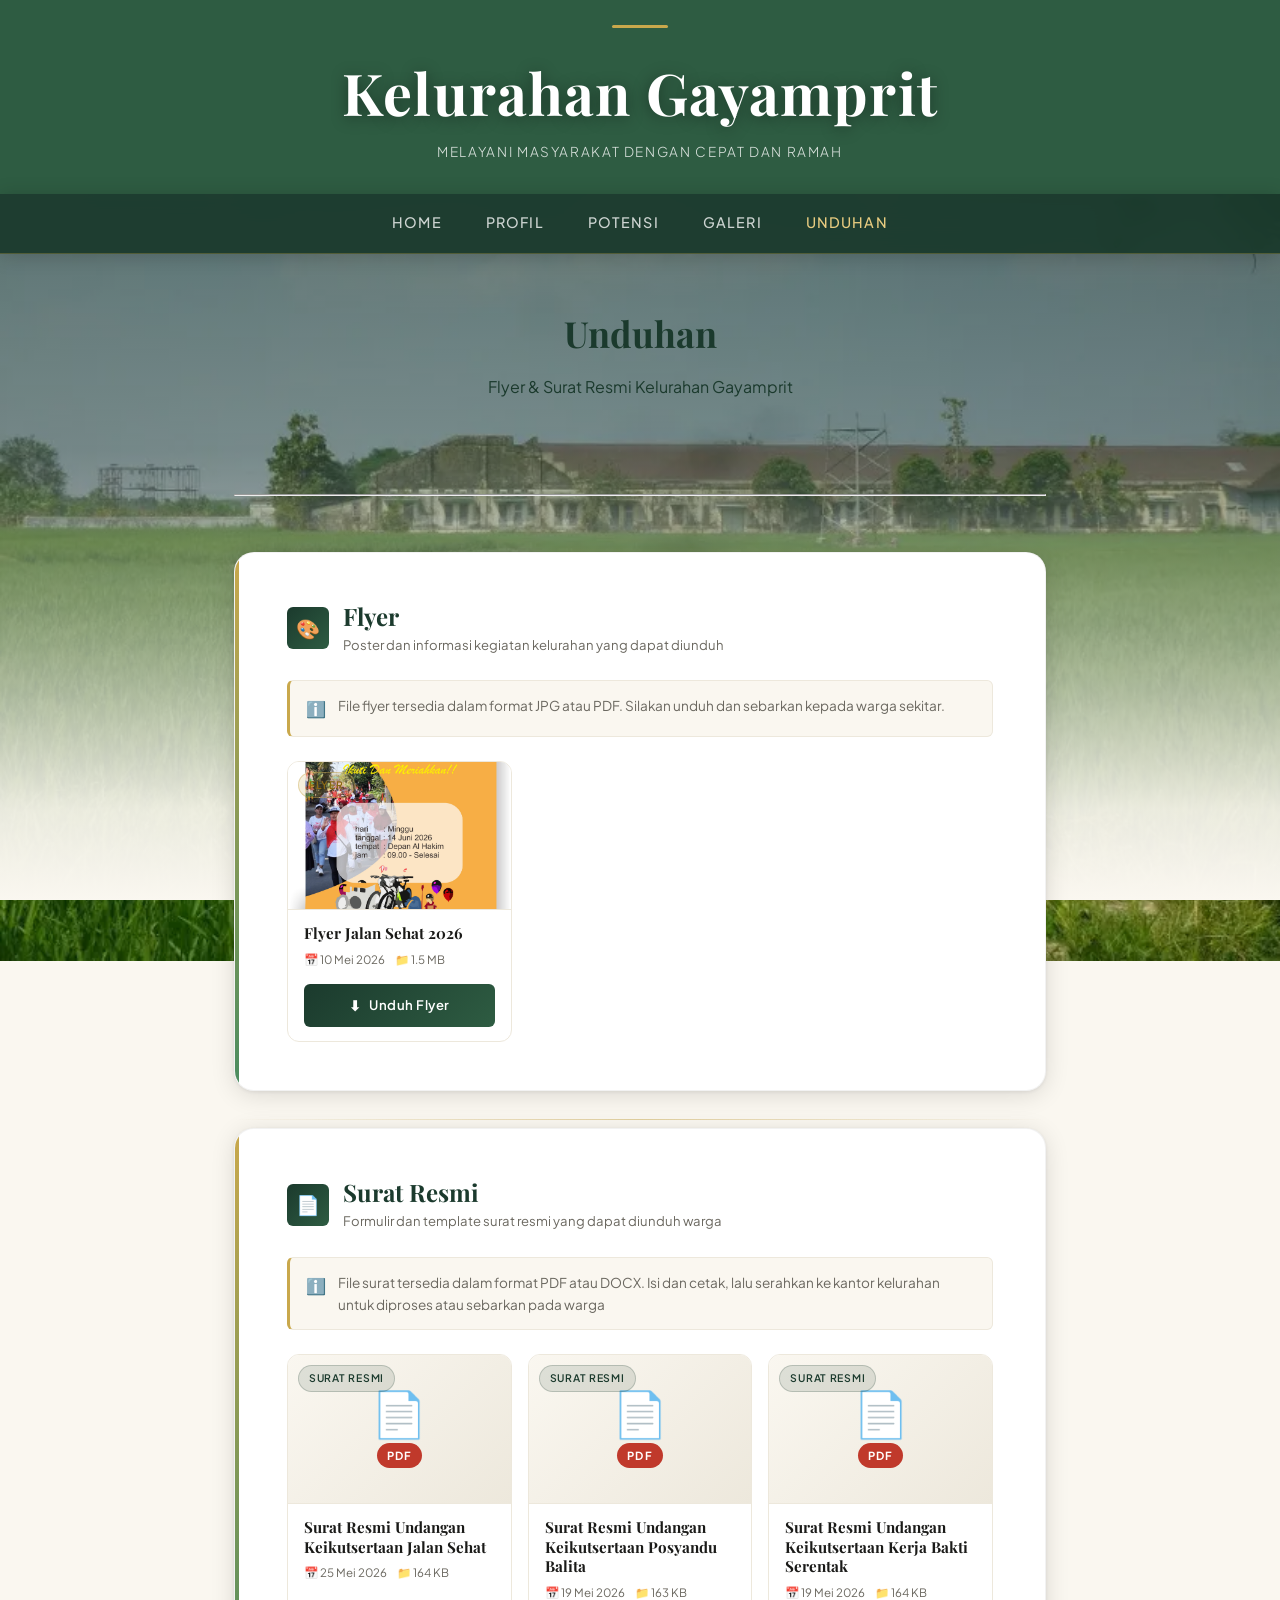
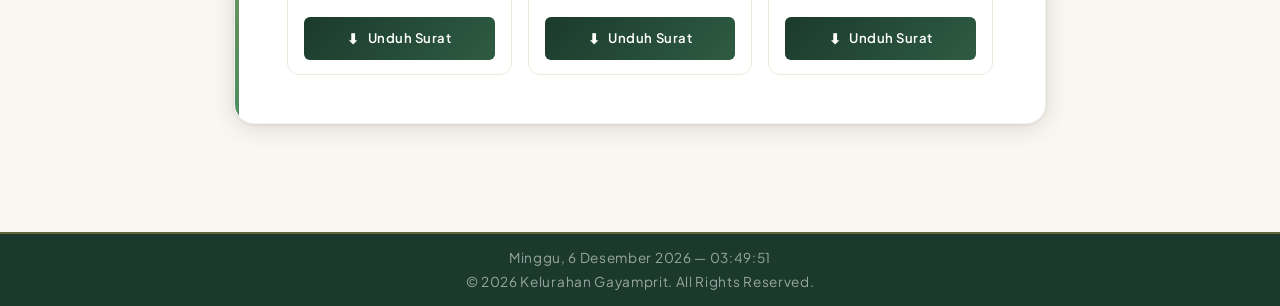
==== commit 2f19db87: "Update unduhan.html" ====
--- a/unduhan.html
+++ b/unduhan.html
@@ -170,7 +170,6 @@
               </a>
             </div>
           </div>
-          
         </div>
       </section>
     </main>
